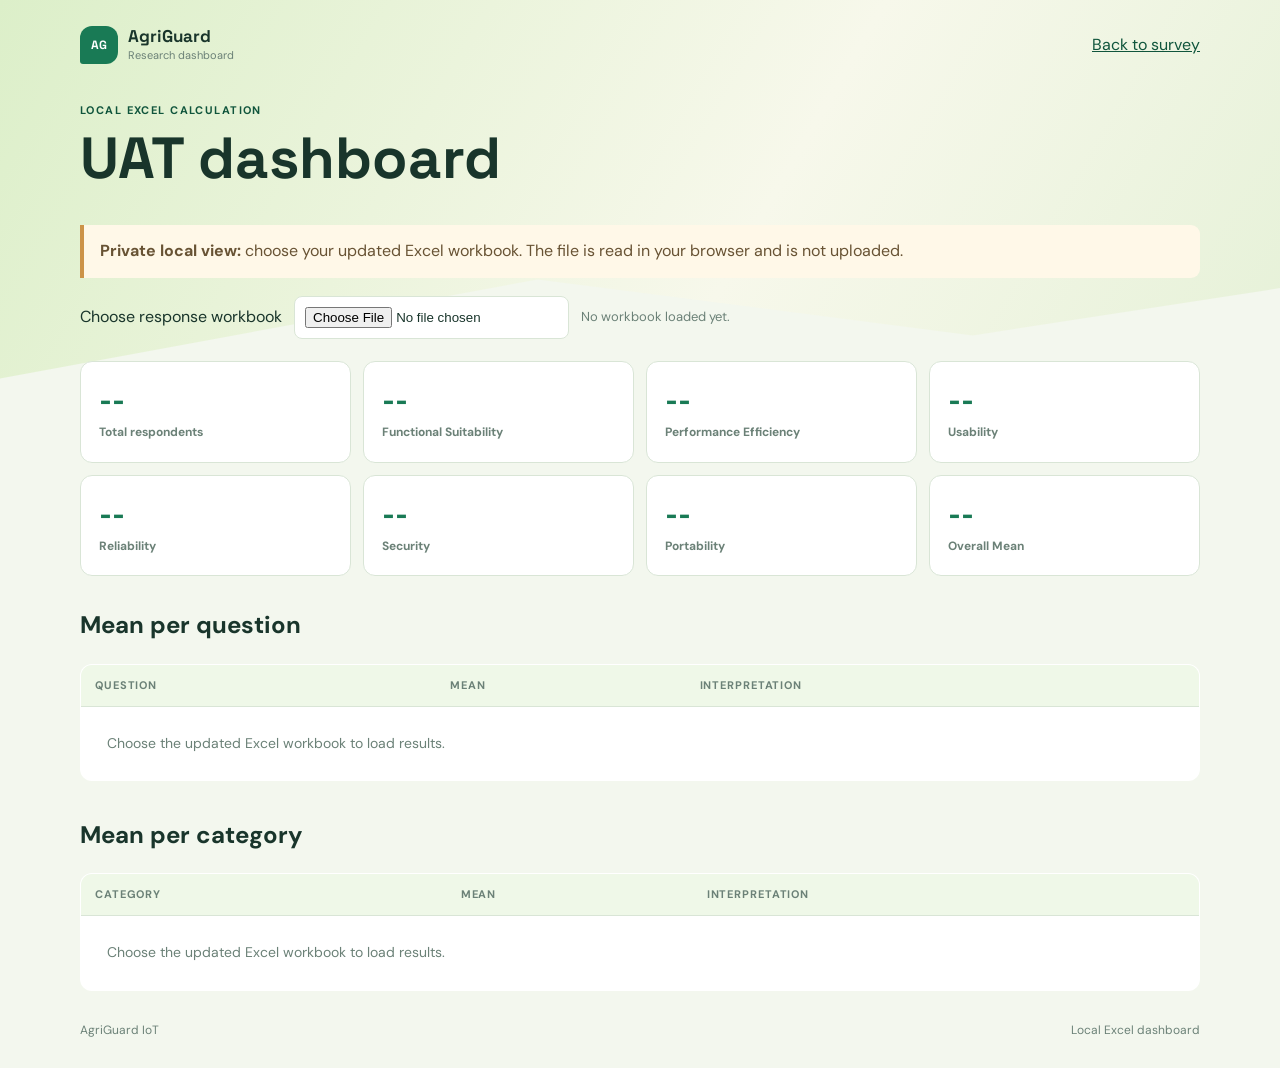
==== admin.html @ 8ba7e93d "Initial commit" ====
<!doctype html>
<html lang="en">
<head><meta charset="utf-8"><meta name="viewport" content="width=device-width, initial-scale=1"><title>Research Dashboard | AgriGuard IoT</title><link rel="preconnect" href="https://fonts.googleapis.com"><link rel="preconnect" href="https://fonts.gstatic.com" crossorigin><link href="https://fonts.googleapis.com/css2?family=DM+Sans:wght@400;500;600;700&family=Space+Grotesk:wght@600;700&display=swap" rel="stylesheet"><link rel="stylesheet" href="style.css"><script src="https://cdn.sheetjs.com/xlsx-0.20.3/package/dist/xlsx.full.min.js"></script><style>.dashboard-header{display:flex;justify-content:space-between;gap:20px;align-items:end;margin-bottom:28px}.dashboard-header h1{font:700 clamp(34px,6vw,58px)/1 "Space Grotesk",sans-serif;margin:10px 0}.dashboard-note{padding:14px 16px;border-left:4px solid #cc9348;background:#fff8e8;color:#685334;border-radius:0 9px 9px 0}.file-picker{display:flex;flex-wrap:wrap;align-items:center;gap:12px;margin:18px 0}.file-picker input{max-width:100%;padding:10px;border:1px solid var(--line);border-radius:8px;background:#fff}.file-status{color:var(--muted);font-size:13px}.stat-grid{display:grid;grid-template-columns:repeat(4,1fr);gap:12px;margin:22px 0 30px}.stat{padding:18px;border:1px solid var(--line);border-radius:12px;background:#fff}.stat strong{display:block;color:var(--green);font:700 30px "Space Grotesk",sans-serif}.stat span{color:var(--muted);font-size:12px;font-weight:700}.table-wrap{overflow:auto;margin-top:15px}table{width:100%;border-collapse:collapse;background:#fff;border:1px solid var(--line);border-radius:12px;overflow:hidden}th,td{text-align:left;padding:12px 14px;border-bottom:1px solid var(--line);font-size:14px}th{color:var(--muted);font-size:11px;text-transform:uppercase;letter-spacing:.08em;background:var(--mint)}.empty{padding:26px;color:var(--muted)}@media(max-width:700px){.dashboard-header{display:block}.stat-grid{grid-template-columns:repeat(2,1fr)}} </style></head>
<body><header class="site-header"><a class="brand" href="index.html"><span class="brand-mark">AG</span><span><strong>AgriGuard</strong><small>Research dashboard</small></span></a><a href="index.html">Back to survey</a></header><main class="page-shell"><div class="dashboard-header"><div><div class="eyebrow">Local Excel calculation</div><h1>UAT dashboard</h1></div></div><div class="dashboard-note"><strong>Private local view:</strong> choose your updated Excel workbook. The file is read in your browser and is not uploaded.</div><div class="file-picker"><label for="workbook-file">Choose response workbook</label><input id="workbook-file" type="file" accept=".xlsx,.xls"><span id="file-status" class="file-status">No workbook loaded yet.</span></div><div class="stat-grid"><div class="stat"><strong id="total-respondents">--</strong><span>Total respondents</span></div><div class="stat"><strong data-category="Functional Suitability">--</strong><span>Functional Suitability</span></div><div class="stat"><strong data-category="Performance Efficiency">--</strong><span>Performance Efficiency</span></div><div class="stat"><strong data-category="Usability">--</strong><span>Usability</span></div><div class="stat"><strong data-category="Reliability">--</strong><span>Reliability</span></div><div class="stat"><strong data-category="Security">--</strong><span>Security</span></div><div class="stat"><strong data-category="Portability">--</strong><span>Portability</span></div><div class="stat"><strong id="overall-mean">--</strong><span>Overall Mean</span></div></div><h2>Mean per question</h2><div class="table-wrap"><table><thead><tr><th>Question</th><th>Mean</th><th>Interpretation</th></tr></thead><tbody id="question-results"><tr><td colspan="3" class="empty">Choose the updated Excel workbook to load results.</td></tr></tbody></table></div><h2 class="category-heading">Mean per category</h2><div class="table-wrap"><table><thead><tr><th>Category</th><th>Mean</th><th>Interpretation</th></tr></thead><tbody id="category-results"><tr><td colspan="3" class="empty">Choose the updated Excel workbook to load results.</td></tr></tbody></table></div></main><footer class="site-footer"><span>AgriGuard IoT</span><span>Local Excel dashboard</span></footer><script>const fileInput=document.querySelector('#workbook-file'); const status=document.querySelector('#file-status'); const formatMean=value => { const number=Number(value); return Number.isFinite(number) ? number.toFixed(2) : String(value || 'N/A'); }; function cellValue(value){return value === undefined || value === null ? '' : String(value);} fileInput.addEventListener('change', event => { const file=event.target.files[0]; if(!file) return; const reader=new FileReader(); reader.onload=function(loadEvent){ try { const workbook=XLSX.read(loadEvent.target.result,{type:'array'}); const rows=XLSX.utils.sheet_to_json(workbook.Sheets.Summary,{header:1,defval:''}); const totalRow=rows.find(row=>row[0]==='Total respondents'); const categoryStart=rows.findIndex(row=>row[0]==='Mean per category'); const overallRow=rows.find(row=>row[0]==='Overall mean'); document.querySelector('#total-respondents').textContent=cellValue(totalRow?.[1]) || '0'; document.querySelector('#overall-mean').textContent=formatMean(overallRow?.[1]); document.querySelector('#question-results').innerHTML=''; document.querySelector('#category-results').innerHTML=''; rows.filter(row=>row[0] && row[1] && row[0] !== 'Code' && row[0] !== 'Mean per question' && row[0] !== 'AgriGuard IoT UAT Calculated Summary' && rows.indexOf(row) < categoryStart).forEach(row=>{const tr=document.createElement('tr'); tr.innerHTML=`<td>${cellValue(row[0])}. ${cellValue(row[1])}</td><td>${formatMean(row[2])}</td><td>${cellValue(row[3])}</td>`; document.querySelector('#question-results').appendChild(tr);}); if(categoryStart>=0){rows.slice(categoryStart+2).filter(row=>row[0] && row[0] !== 'Overall mean').forEach(row=>{const tr=document.createElement('tr'); tr.innerHTML=`<td>${cellValue(row[0])}</td><td>${formatMean(row[1])}</td><td>${cellValue(row[2])}</td>`; document.querySelector('#category-results').appendChild(tr); const card=document.querySelector(`[data-category="${cellValue(row[0])}"]`); if(card) card.textContent=formatMean(row[1]);});} status.textContent=`Loaded ${file.name}`;} catch(error){status.textContent='Could not read this workbook. Make sure it contains a Summary sheet.';} }; reader.readAsArrayBuffer(file); });</script></body></html>
---- style.css ----
:root {
  --ink: #19352b;
  --muted: #6b8177;
  --green: #197a55;
  --green-dark: #10553c;
  --lime: #dff2b8;
  --mint: #eff8e8;
  --line: #d9e5d6;
  --paper: rgba(255, 255, 255, .82);
  --shadow: 0 22px 55px rgba(27, 69, 47, .11);
}

* { box-sizing: border-box; }
img, iframe { max-width: 100%; }
html { scroll-behavior: smooth; }
body { margin: 0; color: var(--ink); background: #f3f7ee; font-family: "DM Sans", sans-serif; font-size: 16px; line-height: 1.55; }
body::before { content: ""; position: fixed; inset: 0 0 auto; height: 430px; z-index: -1; background: linear-gradient(120deg, #dcefc9 0%, #f7f8eb 58%, #e5f1d7 100%); clip-path: polygon(0 0, 100% 0, 100% 67%, 76% 78%, 42% 65%, 0 88%); }
a { color: var(--green-dark); }
.site-header, .site-footer, .page-shell { width: min(1120px, calc(100% - 40px)); margin-inline: auto; }
.page-shell { min-width: 0; }
.site-header { display: flex; align-items: center; justify-content: space-between; padding: 26px 0 38px; }
.brand { display: inline-flex; align-items: center; gap: 10px; text-decoration: none; color: var(--ink); line-height: 1.05; }
.brand strong, .brand small { display: block; }
.brand strong { font-family: "Space Grotesk", sans-serif; font-size: 17px; }
.brand small { color: var(--muted); font-size: 11px; margin-top: 4px; }
.brand-mark { display: grid; place-items: center; width: 38px; height: 38px; border-radius: 12px 12px 12px 3px; color: #fff; background: var(--green); font: 700 12px "Space Grotesk", sans-serif; letter-spacing: .04em; }
.header-label, .eyebrow { color: var(--green-dark); font-size: 11px; font-weight: 700; letter-spacing: .13em; text-transform: uppercase; }
.page-shell { padding-bottom: 30px; }
.intro-panel { max-width: 720px; padding: 20px 0 48px; animation: rise .7s ease both; }
.intro-panel h1 { margin: 13px 0 16px; font: 700 clamp(42px, 7vw, 78px)/.98 "Space Grotesk", sans-serif; letter-spacing: -.04em; }
h1 em { color: var(--green); font-style: normal; }
.intro-copy { max-width: 620px; margin: 0; color: #486258; font-size: 17px; }
.intro-meta { display: flex; flex-wrap: wrap; align-items: center; gap: 11px; margin-top: 24px; color: var(--green-dark); font-size: 13px; font-weight: 600; }
.meta-dot { width: 4px; height: 4px; border-radius: 50%; background: #91b36d; }
.survey-card { padding: 30px clamp(20px, 5vw, 58px) 34px; border: 1px solid rgba(255,255,255,.8); border-radius: 20px; background: var(--paper); box-shadow: var(--shadow); -webkit-backdrop-filter: blur(12px); backdrop-filter: blur(12px); animation: rise .7s .12s ease both; }
.google-form-card { padding: 0; overflow: hidden; }
.google-form-frame { display: block; width: 100%; height: 1700px; border: 0; background: #fff; }
.thank-you-card { max-width: 680px; margin: 16vh auto; text-align: center; }
.thank-you-mark { margin: auto; }
.thank-you-kicker { margin-top: 25px; }
.thank-you-title { margin: 13px 0 18px; font: 700 clamp(36px, 7vw, 64px)/1 "Space Grotesk", sans-serif; }
.thank-you-copy { margin: auto; }
.thank-you-action { display: inline-block; margin-top: 28px; text-decoration: none; }
.category-heading { margin-top: 35px; }
.progress-area { margin-bottom: 35px; }
.progress-top { display: flex; justify-content: space-between; margin-bottom: 9px; color: var(--muted); font-size: 12px; font-weight: 700; text-transform: uppercase; letter-spacing: .08em; }
#progress-percent { color: var(--green); }
.progress-track { height: 7px; overflow: hidden; border-radius: 20px; background: #e2ecd9; }
#progress-bar { display: block; width: 9%; height: 100%; border-radius: inherit; background: var(--green); transition: width .35s ease; }
.step { display: none; animation: fade .35s ease; }
.step.active { display: block; }
.step-header { max-width: 780px; margin-bottom: 28px; }
.step-kicker { margin: 0 0 7px; color: var(--green); font-size: 12px; font-weight: 700; letter-spacing: .1em; text-transform: uppercase; }
.step h2 { margin: 0 0 9px; font: 600 clamp(25px, 4vw, 36px)/1.12 "Space Grotesk", sans-serif; letter-spacing: -.025em; }
.step-description { margin: 0; color: var(--muted); }
.consent-copy { padding: 19px 21px; border-left: 4px solid var(--green); border-radius: 0 12px 12px 0; background: var(--mint); }
.consent-copy p { margin: 0; }
.checkbox-line { display: flex; align-items: flex-start; gap: 11px; margin-top: 22px; font-weight: 600; }
input[type="checkbox"], input[type="radio"] { accent-color: var(--green); }
input[type="checkbox"] { width: 19px; height: 19px; margin: 2px 0 0; flex: 0 0 auto; }
.required { color: #b44b30; }
.profile-grid { display: grid; gap: 18px; grid-template-columns: repeat(2, minmax(0, 1fr)); }
.field { min-width: 0; }
.field.full { grid-column: 1 / -1; }
.field label, .field legend { display: block; margin-bottom: 7px; font-weight: 700; }
.field legend { padding: 0; }
.field input[type="text"], .field select, .field textarea { width: 100%; border: 1px solid var(--line); border-radius: 9px; padding: 12px 13px; color: var(--ink); background: #fff; font: inherit; }
.field textarea { min-height: 125px; resize: vertical; }
.field input:focus, .field select:focus, .field textarea:focus, button:focus-visible, a:focus-visible { outline: 3px solid rgba(25,122,85,.28); outline-offset: 3px; }
.radio-list { display: grid; gap: 8px; padding: 0; border: 0; }
.radio-list label { display: flex; align-items: center; gap: 9px; padding: 4px 0; font-weight: 500; }
.scale-list { display: grid; gap: 9px; max-width: 510px; }
.scale-item { display: flex; align-items: center; justify-content: space-between; gap: 12px; padding: 12px 15px; border: 1px solid var(--line); border-radius: 9px; background: rgba(255,255,255,.65); }
.scale-score { min-width: 43px; color: var(--green); font: 700 20px "Space Grotesk", sans-serif; }
.rating-list { display: grid; gap: 14px; }
.rating-card { padding: 16px 17px; border: 1px solid var(--line); border-radius: 12px; background: rgba(255,255,255,.62); transition: border-color .2s, box-shadow .2s, transform .2s; }
.rating-card:hover { border-color: #9cc4a0; box-shadow: 0 8px 18px rgba(25, 91, 58, .07); transform: translateY(-1px); }
.rating-card.invalid, .field.invalid input, .field.invalid select, .field.invalid textarea { border-color: #c55b43; background: #fff9f7; }
.rating-card legend { max-width: 780px; margin-bottom: 12px; font-weight: 600; }
.rating-options { display: flex; flex-wrap: wrap; gap: 7px; }
.rating-option { position: relative; min-width: 54px; flex: 1; }
.rating-option input { position: absolute; opacity: 0; }
.rating-option label { display: grid; min-height: 42px; place-items: center; padding: 8px 6px; border: 1px solid var(--line); border-radius: 7px; color: var(--muted); background: #fff; font-size: 14px; font-weight: 700; cursor: pointer; transition: all .2s; }
.rating-option input:checked + label { border-color: var(--green); color: #fff; background: var(--green); }
.rating-option input:focus-visible + label { outline: 3px solid rgba(25,122,85,.28); outline-offset: 2px; }
.form-status { min-height: 25px; margin-top: 22px; color: #a34531; font-weight: 600; }
.form-actions { display: flex; justify-content: space-between; gap: 14px; margin-top: 8px; padding-top: 25px; border-top: 1px solid var(--line); }
.button { min-height: 46px; border: 0; border-radius: 8px; padding: 11px 20px; font: 700 14px "DM Sans", sans-serif; cursor: pointer; transition: transform .2s, background .2s; }
.button:hover { transform: translateY(-2px); }
.button-primary { color: #fff; background: var(--green); }
.button-primary:hover { background: var(--green-dark); }
.button-quiet { color: var(--green-dark); background: transparent; }
.button-quiet:disabled { color: #a1b0aa; cursor: not-allowed; transform: none; }
.site-footer { display: flex; justify-content: space-between; gap: 20px; padding: 0 0 28px; color: var(--muted); font-size: 12px; }
.site-footer a { color: var(--muted); }
@keyframes rise { from { opacity: 0; transform: translateY(14px); } to { opacity: 1; transform: none; } }
@keyframes fade { from { opacity: 0; } to { opacity: 1; } }
@media (max-width: 620px) { .site-header, .site-footer, .page-shell { width: min(100% - 28px, 1120px); } .site-header { padding-top: 18px; padding-bottom: 27px; } .header-label { display: none; } .intro-panel { padding-bottom: 32px; } .intro-panel h1 { font-size: clamp(37px, 12vw, 45px); } .intro-copy { font-size: 15px; } .survey-card { padding: 23px 15px 25px; border-radius: 15px; } .google-form-frame { height: 1650px; } .profile-grid { grid-template-columns: 1fr; } .field.full { grid-column: auto; } .rating-options { gap: 5px; } .rating-option { min-width: calc(33.333% - 5px); } .site-footer { flex-wrap: wrap; } }
@media (max-width: 380px) { .site-header, .site-footer, .page-shell { width: calc(100% - 20px); } .intro-meta { gap: 7px; font-size: 12px; } .survey-card { padding-inline: 11px; } }
@media (prefers-reduced-motion: reduce) { *, *::before, *::after { scroll-behavior: auto !important; animation-duration: .01ms !important; transition-duration: .01ms !important; } }
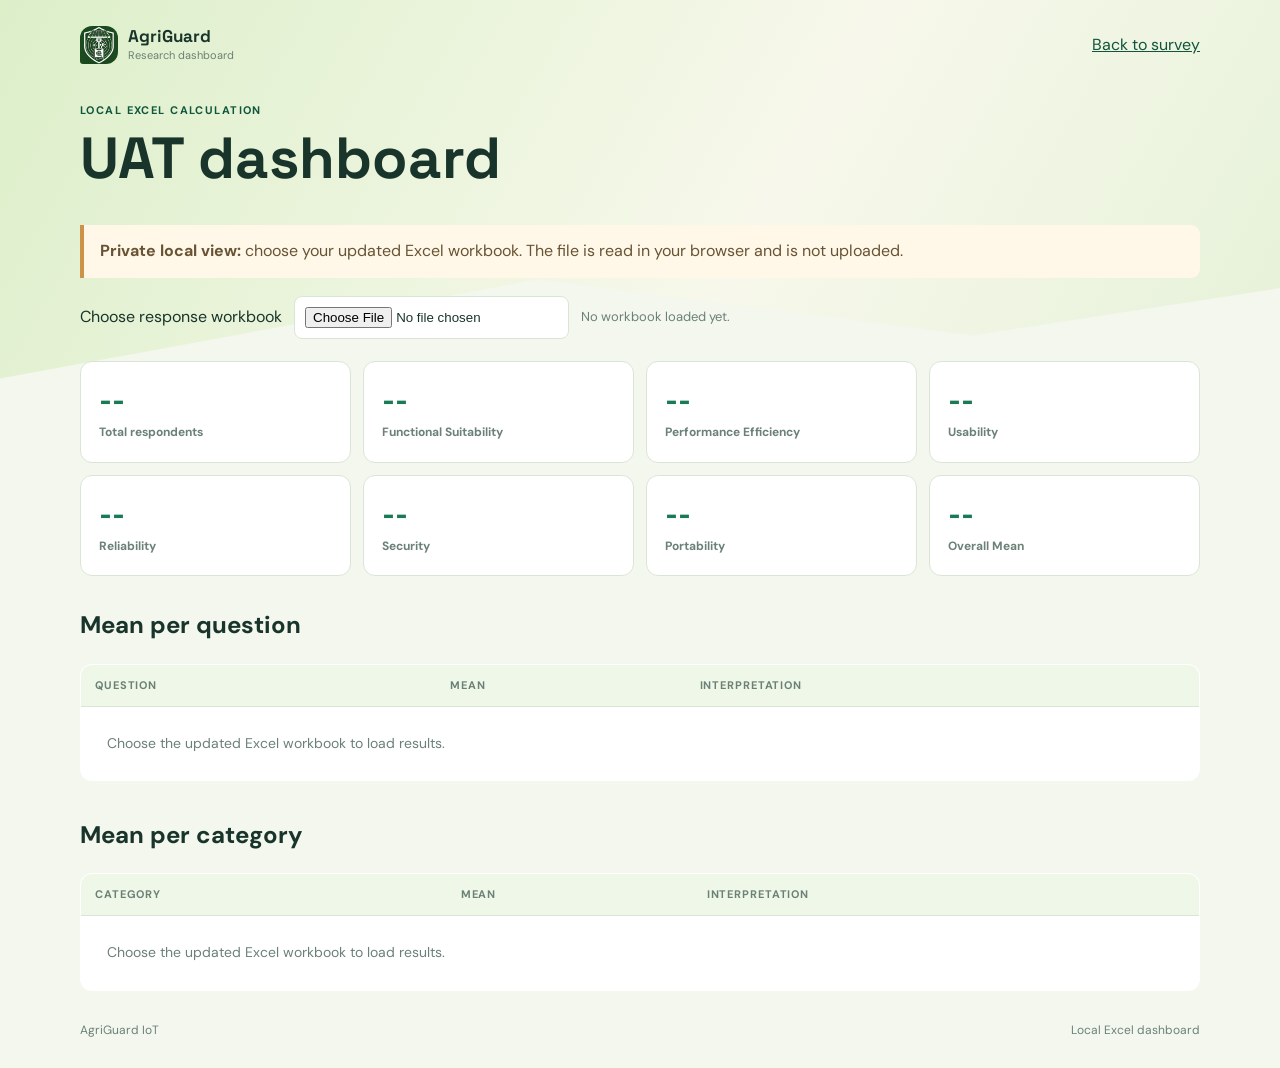
==== commit 87df84d7: "basta" ====
--- a/admin.html
+++ b/admin.html
@@ -1,4 +1,69 @@
 <!doctype html>
 <html lang="en">
-<head><meta charset="utf-8"><meta name="viewport" content="width=device-width, initial-scale=1"><title>Research Dashboard | AgriGuard IoT</title><link rel="preconnect" href="https://fonts.googleapis.com"><link rel="preconnect" href="https://fonts.gstatic.com" crossorigin><link href="https://fonts.googleapis.com/css2?family=DM+Sans:wght@400;500;600;700&family=Space+Grotesk:wght@600;700&display=swap" rel="stylesheet"><link rel="stylesheet" href="style.css"><script src="https://cdn.sheetjs.com/xlsx-0.20.3/package/dist/xlsx.full.min.js"></script><style>.dashboard-header{display:flex;justify-content:space-between;gap:20px;align-items:end;margin-bottom:28px}.dashboard-header h1{font:700 clamp(34px,6vw,58px)/1 "Space Grotesk",sans-serif;margin:10px 0}.dashboard-note{padding:14px 16px;border-left:4px solid #cc9348;background:#fff8e8;color:#685334;border-radius:0 9px 9px 0}.file-picker{display:flex;flex-wrap:wrap;align-items:center;gap:12px;margin:18px 0}.file-picker input{max-width:100%;padding:10px;border:1px solid var(--line);border-radius:8px;background:#fff}.file-status{color:var(--muted);font-size:13px}.stat-grid{display:grid;grid-template-columns:repeat(4,1fr);gap:12px;margin:22px 0 30px}.stat{padding:18px;border:1px solid var(--line);border-radius:12px;background:#fff}.stat strong{display:block;color:var(--green);font:700 30px "Space Grotesk",sans-serif}.stat span{color:var(--muted);font-size:12px;font-weight:700}.table-wrap{overflow:auto;margin-top:15px}table{width:100%;border-collapse:collapse;background:#fff;border:1px solid var(--line);border-radius:12px;overflow:hidden}th,td{text-align:left;padding:12px 14px;border-bottom:1px solid var(--line);font-size:14px}th{color:var(--muted);font-size:11px;text-transform:uppercase;letter-spacing:.08em;background:var(--mint)}.empty{padding:26px;color:var(--muted)}@media(max-width:700px){.dashboard-header{display:block}.stat-grid{grid-template-columns:repeat(2,1fr)}} </style></head>
-<body><header class="site-header"><a class="brand" href="index.html"><span class="brand-mark">AG</span><span><strong>AgriGuard</strong><small>Research dashboard</small></span></a><a href="index.html">Back to survey</a></header><main class="page-shell"><div class="dashboard-header"><div><div class="eyebrow">Local Excel calculation</div><h1>UAT dashboard</h1></div></div><div class="dashboard-note"><strong>Private local view:</strong> choose your updated Excel workbook. The file is read in your browser and is not uploaded.</div><div class="file-picker"><label for="workbook-file">Choose response workbook</label><input id="workbook-file" type="file" accept=".xlsx,.xls"><span id="file-status" class="file-status">No workbook loaded yet.</span></div><div class="stat-grid"><div class="stat"><strong id="total-respondents">--</strong><span>Total respondents</span></div><div class="stat"><strong data-category="Functional Suitability">--</strong><span>Functional Suitability</span></div><div class="stat"><strong data-category="Performance Efficiency">--</strong><span>Performance Efficiency</span></div><div class="stat"><strong data-category="Usability">--</strong><span>Usability</span></div><div class="stat"><strong data-category="Reliability">--</strong><span>Reliability</span></div><div class="stat"><strong data-category="Security">--</strong><span>Security</span></div><div class="stat"><strong data-category="Portability">--</strong><span>Portability</span></div><div class="stat"><strong id="overall-mean">--</strong><span>Overall Mean</span></div></div><h2>Mean per question</h2><div class="table-wrap"><table><thead><tr><th>Question</th><th>Mean</th><th>Interpretation</th></tr></thead><tbody id="question-results"><tr><td colspan="3" class="empty">Choose the updated Excel workbook to load results.</td></tr></tbody></table></div><h2 class="category-heading">Mean per category</h2><div class="table-wrap"><table><thead><tr><th>Category</th><th>Mean</th><th>Interpretation</th></tr></thead><tbody id="category-results"><tr><td colspan="3" class="empty">Choose the updated Excel workbook to load results.</td></tr></tbody></table></div></main><footer class="site-footer"><span>AgriGuard IoT</span><span>Local Excel dashboard</span></footer><script>const fileInput=document.querySelector('#workbook-file'); const status=document.querySelector('#file-status'); const formatMean=value => { const number=Number(value); return Number.isFinite(number) ? number.toFixed(2) : String(value || 'N/A'); }; function cellValue(value){return value === undefined || value === null ? '' : String(value);} fileInput.addEventListener('change', event => { const file=event.target.files[0]; if(!file) return; const reader=new FileReader(); reader.onload=function(loadEvent){ try { const workbook=XLSX.read(loadEvent.target.result,{type:'array'}); const rows=XLSX.utils.sheet_to_json(workbook.Sheets.Summary,{header:1,defval:''}); const totalRow=rows.find(row=>row[0]==='Total respondents'); const categoryStart=rows.findIndex(row=>row[0]==='Mean per category'); const overallRow=rows.find(row=>row[0]==='Overall mean'); document.querySelector('#total-respondents').textContent=cellValue(totalRow?.[1]) || '0'; document.querySelector('#overall-mean').textContent=formatMean(overallRow?.[1]); document.querySelector('#question-results').innerHTML=''; document.querySelector('#category-results').innerHTML=''; rows.filter(row=>row[0] && row[1] && row[0] !== 'Code' && row[0] !== 'Mean per question' && row[0] !== 'AgriGuard IoT UAT Calculated Summary' && rows.indexOf(row) < categoryStart).forEach(row=>{const tr=document.createElement('tr'); tr.innerHTML=`<td>${cellValue(row[0])}. ${cellValue(row[1])}</td><td>${formatMean(row[2])}</td><td>${cellValue(row[3])}</td>`; document.querySelector('#question-results').appendChild(tr);}); if(categoryStart>=0){rows.slice(categoryStart+2).filter(row=>row[0] && row[0] !== 'Overall mean').forEach(row=>{const tr=document.createElement('tr'); tr.innerHTML=`<td>${cellValue(row[0])}</td><td>${formatMean(row[1])}</td><td>${cellValue(row[2])}</td>`; document.querySelector('#category-results').appendChild(tr); const card=document.querySelector(`[data-category="${cellValue(row[0])}"]`); if(card) card.textContent=formatMean(row[1]);});} status.textContent=`Loaded ${file.name}`;} catch(error){status.textContent='Could not read this workbook. Make sure it contains a Summary sheet.';} }; reader.readAsArrayBuffer(file); });</script></body></html>
+<head>
+  <meta charset="utf-8">
+  <meta name="viewport" content="width=device-width, initial-scale=1">
+  <title>Research Dashboard | AgriGuard IoT</title>
+  <link rel="preconnect" href="https://fonts.googleapis.com">
+  <link rel="preconnect" href="https://fonts.gstatic.com" crossorigin>
+  <link href="https://fonts.googleapis.com/css2?family=DM+Sans:wght@400;500;600;700&family=Space+Grotesk:wght@600;700&display=swap" rel="stylesheet">
+  <link rel="stylesheet" href="style.css">
+  <script src="https://cdn.sheetjs.com/xlsx-0.20.3/package/dist/xlsx.full.min.js"></script>
+  <style>
+    .dashboard-header { display: flex; justify-content: space-between; gap: 20px; align-items: end; margin-bottom: 28px; }
+    .dashboard-header h1 { font: 700 clamp(34px, 6vw, 58px)/1 "Space Grotesk", sans-serif; margin: 10px 0; }
+    .dashboard-note { padding: 14px 16px; border-left: 4px solid #cc9348; background: #fff8e8; color: #685334; border-radius: 0 9px 9px 0; }
+    .file-picker { display: flex; flex-wrap: wrap; align-items: center; gap: 12px; margin: 18px 0; }
+    .file-picker input { max-width: 100%; padding: 10px; border: 1px solid var(--line); border-radius: 8px; background: #fff; }
+    .file-status { color: var(--muted); font-size: 13px; }
+    .stat-grid { display: grid; grid-template-columns: repeat(4, 1fr); gap: 12px; margin: 22px 0 30px; }
+    .stat { padding: 18px; border: 1px solid var(--line); border-radius: 12px; background: #fff; }
+    .stat strong { display: block; color: var(--green); font: 700 30px "Space Grotesk", sans-serif; }
+    .stat span { color: var(--muted); font-size: 12px; font-weight: 700; }
+    .table-wrap { overflow: auto; margin-top: 15px; }
+    table { width: 100%; border-collapse: collapse; background: #fff; border: 1px solid var(--line); border-radius: 12px; overflow: hidden; }
+    th, td { text-align: left; padding: 12px 14px; border-bottom: 1px solid var(--line); font-size: 14px; }
+    th { color: var(--muted); font-size: 11px; text-transform: uppercase; letter-spacing: .08em; background: var(--mint); }
+    .empty { padding: 26px; color: var(--muted); }
+    @media (max-width: 700px) { .dashboard-header { display: block; } .stat-grid { grid-template-columns: repeat(2, 1fr); } }
+  </style>
+</head>
+<body>
+  <header class="site-header"><a class="brand" href="index.html"><img class="brand-mark" src="app_logo4.png" alt="AgriGuard logo"><span><strong>AgriGuard</strong><small>Research dashboard</small></span></a><a href="index.html">Back to survey</a></header>
+  <main class="page-shell">
+    <div class="dashboard-header"><div><div class="eyebrow">Local Excel calculation</div><h1>UAT dashboard</h1></div></div>
+    <div class="dashboard-note"><strong>Private local view:</strong> choose your updated Excel workbook. The file is read in your browser and is not uploaded.</div>
+    <div class="file-picker"><label for="workbook-file">Choose response workbook</label><input id="workbook-file" type="file" accept=".xlsx,.xls"><span id="file-status" class="file-status">No workbook loaded yet.</span></div>
+    <div class="stat-grid"><div class="stat"><strong id="total-respondents">--</strong><span>Total respondents</span></div><div class="stat"><strong data-category="Functional Suitability">--</strong><span>Functional Suitability</span></div><div class="stat"><strong data-category="Performance Efficiency">--</strong><span>Performance Efficiency</span></div><div class="stat"><strong data-category="Usability">--</strong><span>Usability</span></div><div class="stat"><strong data-category="Reliability">--</strong><span>Reliability</span></div><div class="stat"><strong data-category="Security">--</strong><span>Security</span></div><div class="stat"><strong data-category="Portability">--</strong><span>Portability</span></div><div class="stat"><strong id="overall-mean">--</strong><span>Overall Mean</span></div></div>
+    <h2>Mean per question</h2><div class="table-wrap"><table><thead><tr><th>Question</th><th>Mean</th><th>Interpretation</th></tr></thead><tbody id="question-results"><tr><td colspan="3" class="empty">Choose the updated Excel workbook to load results.</td></tr></tbody></table></div>
+    <h2 class="category-heading">Mean per category</h2><div class="table-wrap"><table><thead><tr><th>Category</th><th>Mean</th><th>Interpretation</th></tr></thead><tbody id="category-results"><tr><td colspan="3" class="empty">Choose the updated Excel workbook to load results.</td></tr></tbody></table></div>
+  </main>
+  <footer class="site-footer"><span>AgriGuard IoT</span><span>Local Excel dashboard</span></footer>
+  <script>
+    const fileInput = document.querySelector("#workbook-file");
+    const status = document.querySelector("#file-status");
+    const categoryNames = { A: "Functional Suitability", B: "Performance Efficiency", C: "Usability", D: "Reliability", E: "Security", F: "Portability", O: "Overall Assessment" };
+    const formatMean = value => Number.isFinite(value) ? value.toFixed(2) : "N/A";
+    const interpretation = value => value === null ? "No valid responses" : value >= 4.21 ? "Strongly Agree" : value >= 3.41 ? "Agree" : value >= 2.61 ? "Neutral" : value >= 1.81 ? "Disagree" : "Strongly Disagree";
+    const numberValue = value => { const number = Number(String(value).replace(",", ".")); return Number.isFinite(number) && number >= 1 && number <= 5 ? number : null; };
+    const mean = values => { const valid = values.filter(value => value !== null); return valid.length ? valid.reduce((sum, value) => sum + value, 0) / valid.length : null; };
+    const text = value => value === undefined || value === null ? "" : String(value);
+    function renderRawResponses(rows) {
+      const headers = rows[0].map(text);
+      const responseRows = rows.slice(1).filter(row => row.some(value => text(value).trim()));
+      const questions = headers.map((header, index) => { const match = header.match(/\[([A-F]|O)(\d+)\.\s*([^\]]+)\]/); return match ? { code: `${match[1]}${match[2]}`, category: categoryNames[match[1]], label: match[3], index } : null; }).filter(Boolean);
+      const questionResults = document.querySelector("#question-results");
+      const categoryResults = document.querySelector("#category-results");
+      const categoryValues = {};
+      questionResults.innerHTML = "";
+      questions.forEach(question => { const questionMean = mean(responseRows.map(row => numberValue(row[question.index]))); if (!categoryValues[question.category]) categoryValues[question.category] = []; if (questionMean !== null) categoryValues[question.category].push(questionMean); questionResults.insertAdjacentHTML("beforeend", `<tr><td>${question.code}. ${question.label}</td><td>${formatMean(questionMean)}</td><td>${interpretation(questionMean)}</td></tr>`); });
+      categoryResults.innerHTML = "";
+      const allValues = [];
+      Object.entries(categoryValues).forEach(([category, values]) => { const categoryMean = mean(values); allValues.push(...values); categoryResults.insertAdjacentHTML("beforeend", `<tr><td>${category}</td><td>${formatMean(categoryMean)}</td><td>${interpretation(categoryMean)}</td></tr>`); const card = document.querySelector(`[data-category="${category}"]`); if (card) card.textContent = formatMean(categoryMean); });
+      document.querySelector("#total-respondents").textContent = responseRows.length;
+      document.querySelector("#overall-mean").textContent = formatMean(mean(allValues));
+    }
+    fileInput.addEventListener("change", event => { const file = event.target.files[0]; if (!file) return; status.textContent = `Reading ${file.name}...`; const reader = new FileReader(); reader.onload = loadEvent => { try { const workbook = XLSX.read(loadEvent.target.result, { type: "array" }); const sheetName = workbook.SheetNames.includes("Form Responses 1") ? "Form Responses 1" : workbook.SheetNames.includes("Summary") ? "Summary" : workbook.SheetNames[0]; if (!sheetName) throw new Error("No worksheet found"); const rows = XLSX.utils.sheet_to_json(workbook.Sheets[sheetName], { header: 1, defval: "" }); if (rows[0]?.some(value => String(value).includes("Functional Suitability"))) renderRawResponses(rows); else throw new Error("Unsupported workbook format"); status.textContent = `Loaded ${file.name} (${sheetName} sheet)`; } catch (error) { status.textContent = `Could not read ${file.name}. Use the Google Forms response XLSX export.`; } }; reader.readAsArrayBuffer(file); });
+  </script>
+</body>
+</html>
--- a/style.css
+++ b/style.css
@@ -23,7 +23,7 @@
 .brand strong, .brand small { display: block; }
 .brand strong { font-family: "Space Grotesk", sans-serif; font-size: 17px; }
 .brand small { color: var(--muted); font-size: 11px; margin-top: 4px; }
-.brand-mark { display: grid; place-items: center; width: 38px; height: 38px; border-radius: 12px 12px 12px 3px; color: #fff; background: var(--green); font: 700 12px "Space Grotesk", sans-serif; letter-spacing: .04em; }
+.brand-mark { display: block; width: 38px; height: 38px; border-radius: 12px 12px 12px 3px; object-fit: cover; background: var(--green); }
 .header-label, .eyebrow { color: var(--green-dark); font-size: 11px; font-weight: 700; letter-spacing: .13em; text-transform: uppercase; }
 .page-shell { padding-bottom: 30px; }
 .intro-panel { max-width: 720px; padding: 20px 0 48px; animation: rise .7s ease both; }
@@ -95,6 +95,6 @@
 .site-footer a { color: var(--muted); }
 @keyframes rise { from { opacity: 0; transform: translateY(14px); } to { opacity: 1; transform: none; } }
 @keyframes fade { from { opacity: 0; } to { opacity: 1; } }
-@media (max-width: 620px) { .site-header, .site-footer, .page-shell { width: min(100% - 28px, 1120px); } .site-header { padding-top: 18px; padding-bottom: 27px; } .header-label { display: none; } .intro-panel { padding-bottom: 32px; } .intro-panel h1 { font-size: clamp(37px, 12vw, 45px); } .intro-copy { font-size: 15px; } .survey-card { padding: 23px 15px 25px; border-radius: 15px; } .google-form-frame { height: 1650px; } .profile-grid { grid-template-columns: 1fr; } .field.full { grid-column: auto; } .rating-options { gap: 5px; } .rating-option { min-width: calc(33.333% - 5px); } .site-footer { flex-wrap: wrap; } }
+@media (max-width: 620px) { .site-header, .site-footer, .page-shell { width: min(100% - 28px, 1120px); } .site-header { padding-top: 18px; padding-bottom: 27px; } .header-label { display: none; } .intro-panel { padding-bottom: 32px; } .intro-panel h1 { font-size: clamp(37px, 12vw, 45px); } .intro-copy { font-size: 15px; } .survey-card { padding: 23px 15px 25px; border-radius: 15px; } .google-form-card { padding: 0 !important; } .google-form-frame { height: 1650px; } .profile-grid { grid-template-columns: 1fr; } .field.full { grid-column: auto; } .rating-options { gap: 5px; } .rating-option { min-width: calc(33.333% - 5px); } .site-footer { flex-wrap: wrap; } }
 @media (max-width: 380px) { .site-header, .site-footer, .page-shell { width: calc(100% - 20px); } .intro-meta { gap: 7px; font-size: 12px; } .survey-card { padding-inline: 11px; } }
 @media (prefers-reduced-motion: reduce) { *, *::before, *::after { scroll-behavior: auto !important; animation-duration: .01ms !important; transition-duration: .01ms !important; } }
